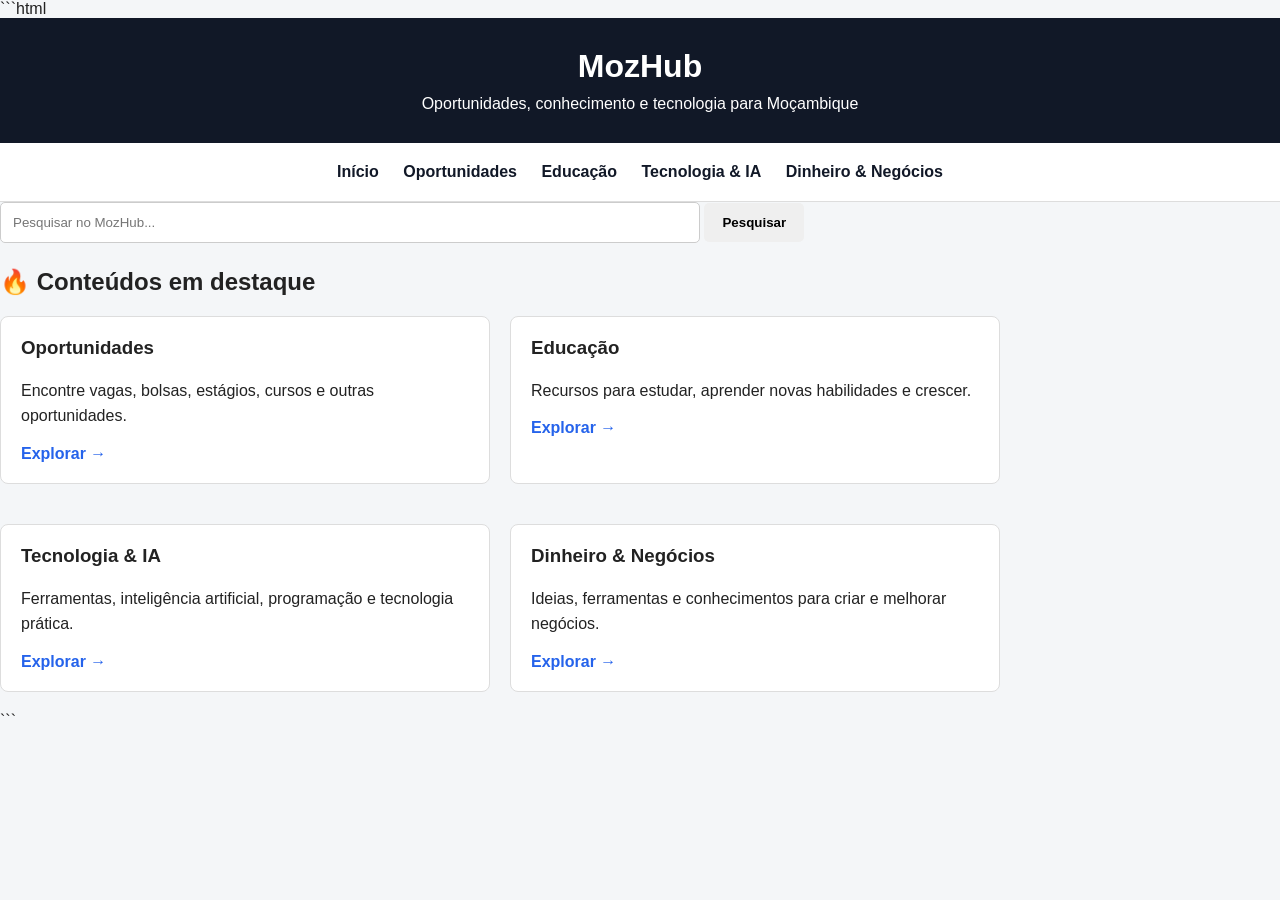
==== index.html @ 5e1d2915 "Add files via upload" ====
﻿```html
<!DOCTYPE html>
<html lang="pt">
<head>
    <meta charset="UTF-8">

    <meta name="viewport" content="width=device-width, initial-scale=1.0">

    <title>MozHub - Oportunidades, Educação, Tecnologia e Negócios em Moçambique</title>

    <meta name="description" content="MozHub: oportunidades, educação, tecnologia, inteligência artificial, dinheiro e negócios para Moçambique.">

    <link rel="stylesheet" href="style.css">
</head>

<body>

<header>
    <h1>MozHub</h1>
    <p>Oportunidades, conhecimento e tecnologia para Moçambique</p>
</header>

<nav>
    <a href="index.html">Início</a>
    <a href="#">Oportunidades</a>
    <a href="#">Educação</a>
    <a href="#">Tecnologia & IA</a>
    <a href="#">Dinheiro & Negócios</a>
</nav>

<main>

    <section class="pesquisa">
        <input
            type="text"
            id="campoPesquisa"
            placeholder="Pesquisar no MozHub..."
        >

        <button onclick="pesquisarArtigos()">
            Pesquisar
        </button>
    </section>

    <section id="resultados"></section>

    <section class="destaque">

        <h2>🔥 Conteúdos em destaque</h2>

        <div class="cartoes">

            <article>
                <h3>Oportunidades</h3>

                <p>
                    Encontre vagas, bolsas, estágios, cursos e outras oportunidades.
                </p>

                <a href="artigo.html?id=1">
                    Explorar →
                </a>
            </article>

            <article>
                <h3>Educação</h3>

                <p>
                    Recursos para estudar, aprender novas habilidades e crescer.
                </p>

                <a href="artigo.html?id=2">
                    Explorar →
                </a>
            </article>

            <article>
                <h3>Tecnologia & IA</h3>

                <p>
                    Ferramentas, inteligência artificial, programação e tecnologia prática.
                </p>

                <a href="artigo.html?id=3">
                    Explorar →
                </a>
            </article>

            <article>
                <h3>Dinheiro & Negócios</h3>

                <p>
                    Ideias, ferramentas e conhecimentos para criar e melhorar negócios.
                </p>

                <a href="artigo.html?id=4">
                    Explorar →
                </a>
            </article>

        </div>

    </section>

</main>

<script src="artigos.js"></script>
<script src="script.js"></script>

</body>
</html>
```
---- style.css ----
﻿* {
    box-sizing: border-box;
}

body {
    margin: 0;
    font-family: Arial, sans-serif;
    background: #f4f6f8;
    color: #222;
}

header {
    background: #111827;
    color: white;
    text-align: center;
    padding: 30px 20px;
}

header h1 {
    margin: 0 0 10px 0;
    font-size: 32px;
}

header p {
    margin: 0;
}

nav {
    background: white;
    padding: 15px;
    text-align: center;
    border-bottom: 1px solid #ddd;
}

nav a {
    display: inline-block;
    margin: 5px 10px;
    color: #111827;
    text-decoration: none;
    font-weight: bold;
}

nav a:hover {
    text-decoration: underline;
}

main {
    max-width: 1000px;
	}
.cartoes {
    display: grid;
    grid-template-columns: repeat(2, 1fr);
    gap: 20px;
}
article {
    background: white;
    padding: 20px;
    margin-bottom: 20px;
    border: 1px solid #ddd;
    border-radius: 8px;
}

article h2,
article h3 {
    margin-top: 0;
}

article p {
    line-height: 1.6;
}

article a {
    color: #2563eb;
    text-decoration: none;
    font-weight: bold;
}

article a:hover {
    text-decoration: underline;
}

.pesquisa {
    margin-bottom: 25px;
}

.pesquisa input {
    width: 70%;
    padding: 12px;
    border: 1px solid #ccc;
    border-radius: 5px;
}

.pesquisa button {
    padding: 12px 18px;
    border: none;
    border-radius: 5px;
    cursor: pointer;
    font-weight: bold;
}

#resultados {
    margin-top: 20px;
}

@media (max-width: 600px) {
    nav a {
        display: block;
    }

    .pesquisa input {
        width: 100%;
        margin-bottom: 10px;
    }

    .pesquisa button {
        width: 100%;
    }
}
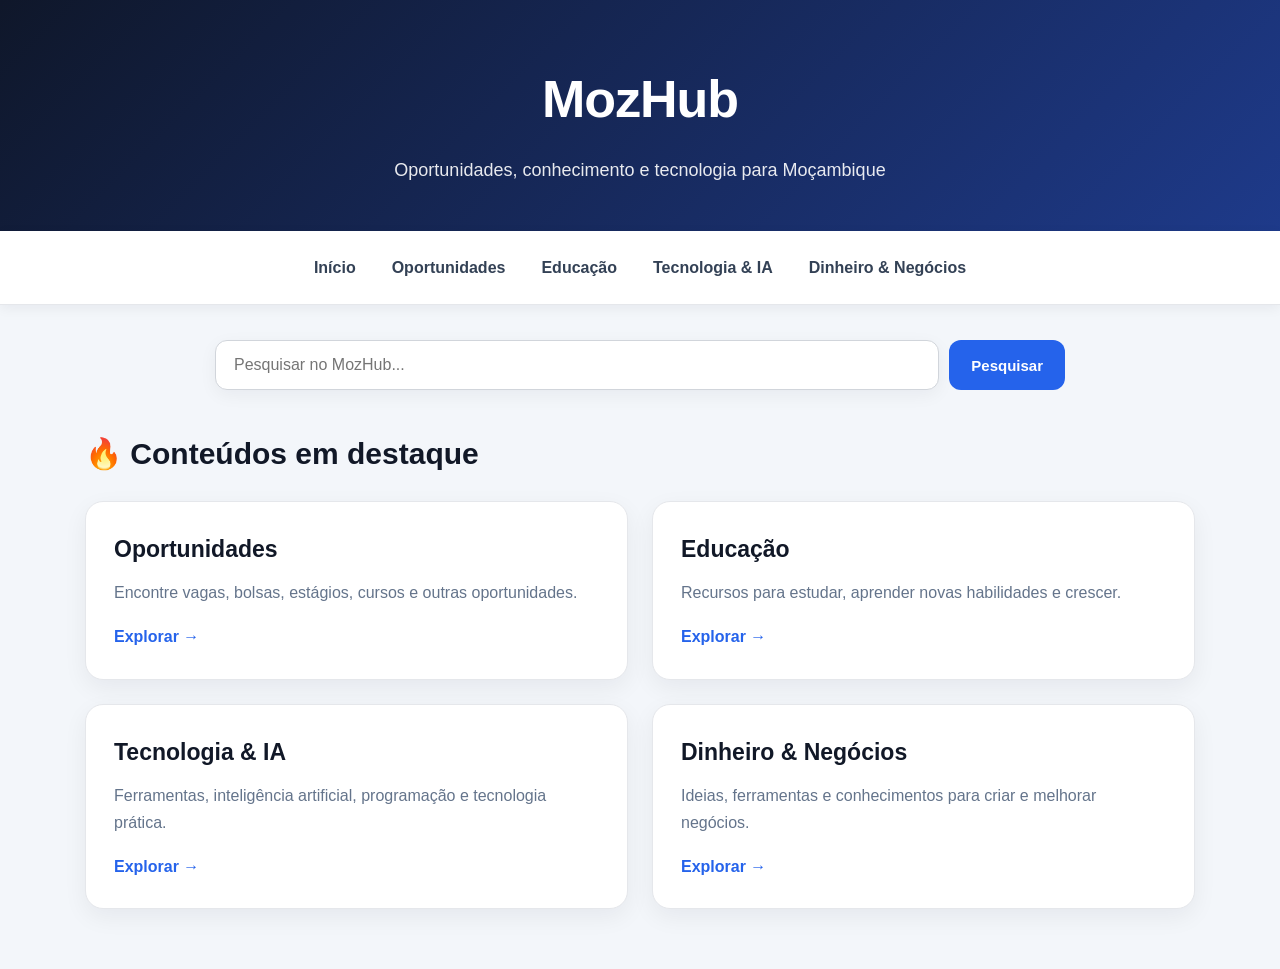
==== commit 78fa8545: "Add files via upload" ====
--- a/index.html
+++ b/index.html
@@ -1,11 +1,11 @@
-﻿```html
+﻿
 <!DOCTYPE html>
 <html lang="pt">
 <head>
     <meta charset="UTF-8">
 
     <meta name="viewport" content="width=device-width, initial-scale=1.0">
-
+<meta name="google-site-verification" content="hBn_hFv_6rBgG6RomyeOrzKn2wprJkl54u__zzaxCpQ" />
     <title>MozHub - Oportunidades, Educação, Tecnologia e Negócios em Moçambique</title>
 
     <meta name="description" content="MozHub: oportunidades, educação, tecnologia, inteligência artificial, dinheiro e negócios para Moçambique.">
@@ -109,4 +109,3 @@
 
 </body>
 </html>
-```
--- a/style.css
+++ b/style.css
@@ -1,118 +1,498 @@
-﻿* {
+﻿/* ==============================
+   MOZHUB - DESIGN PRINCIPAL
+   ============================== */
+
+* {
     box-sizing: border-box;
+}
+
+html {
+    scroll-behavior: smooth;
 }
 
 body {
     margin: 0;
-    font-family: Arial, sans-serif;
-    background: #f4f6f8;
-    color: #222;
-}
+    font-family: Arial, Helvetica, sans-serif;
+    background: #f3f6fa;
+    color: #1f2937;
+    line-height: 1.7;
+}
+
+/* ==============================
+   CABEÇALHO
+   ============================== */
 
 header {
-    background: #111827;
+    background:
+        linear-gradient(135deg, #0f172a, #1e3a8a);
     color: white;
     text-align: center;
-    padding: 30px 20px;
+    padding: 55px 20px 45px;
 }
 
 header h1 {
-    margin: 0 0 10px 0;
-    font-size: 32px;
+    margin: 0;
+    font-size: 52px;
+    letter-spacing: -1px;
+    font-weight: 800;
 }
 
 header p {
-    margin: 0;
-}
+    margin: 12px auto 0;
+    max-width: 650px;
+    font-size: 18px;
+    opacity: 0.9;
+}
+
+/* ==============================
+   MENU
+   ============================== */
 
 nav {
+    position: sticky;
+    top: 0;
+    z-index: 1000;
+
+    display: flex;
+    justify-content: center;
+    align-items: center;
+    flex-wrap: wrap;
+
+    gap: 8px;
+
+    padding: 14px 15px;
+
+    background: rgba(255, 255, 255, 0.97);
+    border-bottom: 1px solid #e5e7eb;
+
+    box-shadow: 0 3px 12px rgba(15, 23, 42, 0.06);
+}
+
+nav a {
+    color: #334155;
+    text-decoration: none;
+    font-weight: 700;
+    padding: 9px 14px;
+    border-radius: 20px;
+    transition: 0.2s ease;
+}
+
+nav a:hover {
+    background: #e8eefc;
+    color: #1d4ed8;
+}
+
+/* ==============================
+   ÁREA PRINCIPAL
+   ============================== */
+
+main {
+    width: 100%;
+    max-width: 1150px;
+    margin: 0 auto;
+    padding: 35px 20px 60px;
+}
+
+/* ==============================
+   PESQUISA
+   ============================== */
+
+.pesquisa {
+    display: flex;
+    max-width: 850px;
+    margin: 0 auto 38px;
+    gap: 10px;
+}
+
+.pesquisa input {
+    flex: 1;
+    min-width: 0;
+
+    padding: 15px 18px;
+
+    font-size: 16px;
+
+    border: 1px solid #d1d5db;
+    border-radius: 12px;
+
+    outline: none;
     background: white;
-    padding: 15px;
-    text-align: center;
-    border-bottom: 1px solid #ddd;
-}
-
-nav a {
-    display: inline-block;
-    margin: 5px 10px;
+
+    box-shadow: 0 5px 18px rgba(15, 23, 42, 0.05);
+
+    transition: 0.2s ease;
+}
+
+.pesquisa input:focus {
+    border-color: #2563eb;
+    box-shadow: 0 0 0 3px rgba(37, 99, 235, 0.12);
+}
+
+.pesquisa button {
+    padding: 15px 22px;
+
+    border: none;
+    border-radius: 12px;
+
+    background: #2563eb;
+    color: white;
+
+    font-weight: 700;
+    font-size: 15px;
+
+    cursor: pointer;
+
+    transition: 0.2s ease;
+}
+
+.pesquisa button:hover {
+    background: #1d4ed8;
+    transform: translateY(-1px);
+}
+
+/* ==============================
+   TÍTULOS DAS SEÇÕES
+   ============================== */
+
+.destaque h2 {
+    margin: 0 0 22px;
+    font-size: 30px;
     color: #111827;
-    text-decoration: none;
-    font-weight: bold;
-}
-
-nav a:hover {
-    text-decoration: underline;
-}
-
-main {
-    max-width: 1000px;
-	}
+}
+
+/* ==============================
+   CARTÕES
+   ============================== */
+
 .cartoes {
     display: grid;
-    grid-template-columns: repeat(2, 1fr);
-    gap: 20px;
-}
-article {
+    grid-template-columns: repeat(2, minmax(0, 1fr));
+    gap: 24px;
+}
+
+.cartoes article {
+    position: relative;
+
     background: white;
-    padding: 20px;
-    margin-bottom: 20px;
-    border: 1px solid #ddd;
-    border-radius: 8px;
-}
-
-article h2,
-article h3 {
-    margin-top: 0;
-}
-
-article p {
-    line-height: 1.6;
-}
-
-article a {
+
+    padding: 28px;
+
+    border: 1px solid #e5e7eb;
+    border-radius: 18px;
+
+    box-shadow: 0 8px 24px rgba(15, 23, 42, 0.06);
+
+    transition:
+        transform 0.25s ease,
+        box-shadow 0.25s ease;
+}
+
+.cartoes article:hover {
+    transform: translateY(-6px);
+
+    box-shadow:
+        0 16px 35px rgba(15, 23, 42, 0.12);
+}
+
+.cartoes article h3 {
+    margin: 0 0 10px;
+    font-size: 23px;
+    color: #111827;
+}
+
+.cartoes article p {
+    margin: 0 0 17px;
+    color: #64748b;
+}
+
+.cartoes article a {
+    display: inline-block;
+
     color: #2563eb;
     text-decoration: none;
-    font-weight: bold;
-}
-
-article a:hover {
+
+    font-weight: 700;
+}
+
+.cartoes article a:hover {
     text-decoration: underline;
 }
 
-.pesquisa {
-    margin-bottom: 25px;
-}
-
-.pesquisa input {
-    width: 70%;
-    padding: 12px;
-    border: 1px solid #ccc;
-    border-radius: 5px;
-}
-
-.pesquisa button {
-    padding: 12px 18px;
-    border: none;
-    border-radius: 5px;
-    cursor: pointer;
-    font-weight: bold;
-}
+/* ==============================
+   RESULTADOS DA PESQUISA
+   ============================== */
 
 #resultados {
-    margin-top: 20px;
+    margin-bottom: 35px;
+}
+
+#resultados article {
+    background: white;
+
+    margin-bottom: 18px;
+    padding: 24px;
+
+    border: 1px solid #e5e7eb;
+    border-radius: 15px;
+
+    box-shadow: 0 6px 20px rgba(15, 23, 42, 0.05);
+}
+
+#resultados article h3 {
+    margin-top: 0;
+    margin-bottom: 8px;
+}
+
+#resultados article p {
+    color: #64748b;
+}
+
+#resultados article a {
+    color: #2563eb;
+    text-decoration: none;
+    font-weight: 700;
+}
+
+/* ==============================
+   PÁGINA DO ARTIGO
+   ============================== */
+
+.pagina-artigo {
+    max-width: 850px;
+    margin: 0 auto;
+
+    background: white;
+
+    border: 1px solid #e5e7eb;
+    border-radius: 20px;
+
+    overflow: hidden;
+
+    box-shadow: 0 12px 35px rgba(15, 23, 42, 0.08);
+}
+
+/* ==============================
+   CAPA DO ARTIGO
+   ============================== */
+
+.capa-artigo {
+    width: 100%;
+    background: #e5e7eb;
+    overflow: hidden;
+}
+
+.capa-artigo img {
+    display: block;
+
+    width: 100%;
+
+    aspect-ratio: 3 / 2;
+
+    object-fit: cover;
+}
+
+/* ==============================
+   INFORMAÇÕES DO ARTIGO
+   ============================== */
+
+.informacoes-artigo {
+    padding: 35px 40px 10px;
+}
+
+.informacoes-artigo #categoria {
+    display: inline-block;
+
+    margin: 0 0 15px;
+
+    padding: 6px 12px;
+
+    border-radius: 20px;
+
+    background: #e8eefc;
+    color: #1d4ed8;
+
+    font-size: 13px;
+    font-weight: 700;
+}
+
+.informacoes-artigo h2 {
+    margin: 0 0 15px;
+
+    color: #111827;
+
+    font-size: 38px;
+    line-height: 1.2;
+}
+
+.informacoes-artigo #resumo {
+    margin: 0;
+
+    color: #64748b;
+
+    font-size: 18px;
+}
+
+/* ==============================
+   CONTEÚDO
+   ============================== */
+
+.conteudo-artigo {
+    padding: 25px 40px 45px;
+}
+
+.conteudo-artigo p {
+    margin: 0 0 20px;
+    font-size: 17px;
+}
+
+.conteudo-artigo h3 {
+    margin: 35px 0 12px;
+
+    color: #111827;
+
+    font-size: 25px;
+    line-height: 1.3;
+}
+
+.conteudo-artigo ul,
+.conteudo-artigo ol {
+    padding-left: 25px;
+    margin-bottom: 22px;
+}
+
+.conteudo-artigo li {
+    margin-bottom: 9px;
+}
+
+.conteudo-artigo a {
+    color: #2563eb;
+    font-weight: 700;
+}
+
+.conteudo-artigo blockquote {
+    margin: 25px 0;
+
+    padding: 18px 22px;
+
+    border-left: 5px solid #2563eb;
+
+    background: #f8fafc;
+
+    color: #475569;
+
+    border-radius: 8px;
+}
+
+/* ==============================
+   CONTINUE APRENDENDO
+   ============================== */
+
+.proximo-conteudo {
+    margin: 10px 40px 40px;
+
+    padding: 25px;
+
+    background: #f8fafc;
+
+    border: 1px solid #e2e8f0;
+    border-radius: 15px;
+}
+
+.proximo-conteudo h3 {
+    margin-top: 0;
+    color: #111827;
+}
+
+.proximo-conteudo p {
+    color: #64748b;
+}
+
+.proximo-conteudo a {
+    color: #2563eb;
+    text-decoration: none;
+    font-weight: 700;
+}
+
+/* ==============================
+   RESPONSIVIDADE
+   ============================== */
+
+@media (max-width: 800px) {
+
+    header {
+        padding: 42px 18px 35px;
+    }
+
+    header h1 {
+        font-size: 40px;
+    }
+
+    header p {
+        font-size: 16px;
+    }
+
+    .cartoes {
+        grid-template-columns: 1fr;
+    }
+
+    .informacoes-artigo {
+        padding: 28px 24px 10px;
+    }
+
+    .informacoes-artigo h2 {
+        font-size: 30px;
+    }
+
+    .conteudo-artigo {
+        padding: 20px 24px 35px;
+    }
+
+    .proximo-conteudo {
+        margin: 10px 24px 28px;
+    }
 }
 
 @media (max-width: 600px) {
+
+    nav {
+        justify-content: flex-start;
+        overflow-x: auto;
+        flex-wrap: nowrap;
+    }
+
     nav a {
-        display: block;
-    }
-
-    .pesquisa input {
-        width: 100%;
-        margin-bottom: 10px;
+        white-space: nowrap;
+    }
+
+    main {
+        padding: 25px 14px 45px;
+    }
+
+    .pesquisa {
+        flex-direction: column;
     }
 
     .pesquisa button {
         width: 100%;
     }
+
+    header h1 {
+        font-size: 34px;
+    }
+
+    .destaque h2 {
+        font-size: 25px;
+    }
+
+    .cartoes article {
+        padding: 23px;
+    }
+
+    .informacoes-artigo h2 {
+        font-size: 27px;
+    }
+
+    .conteudo-artigo p {
+        font-size: 16px;
+    }
 }
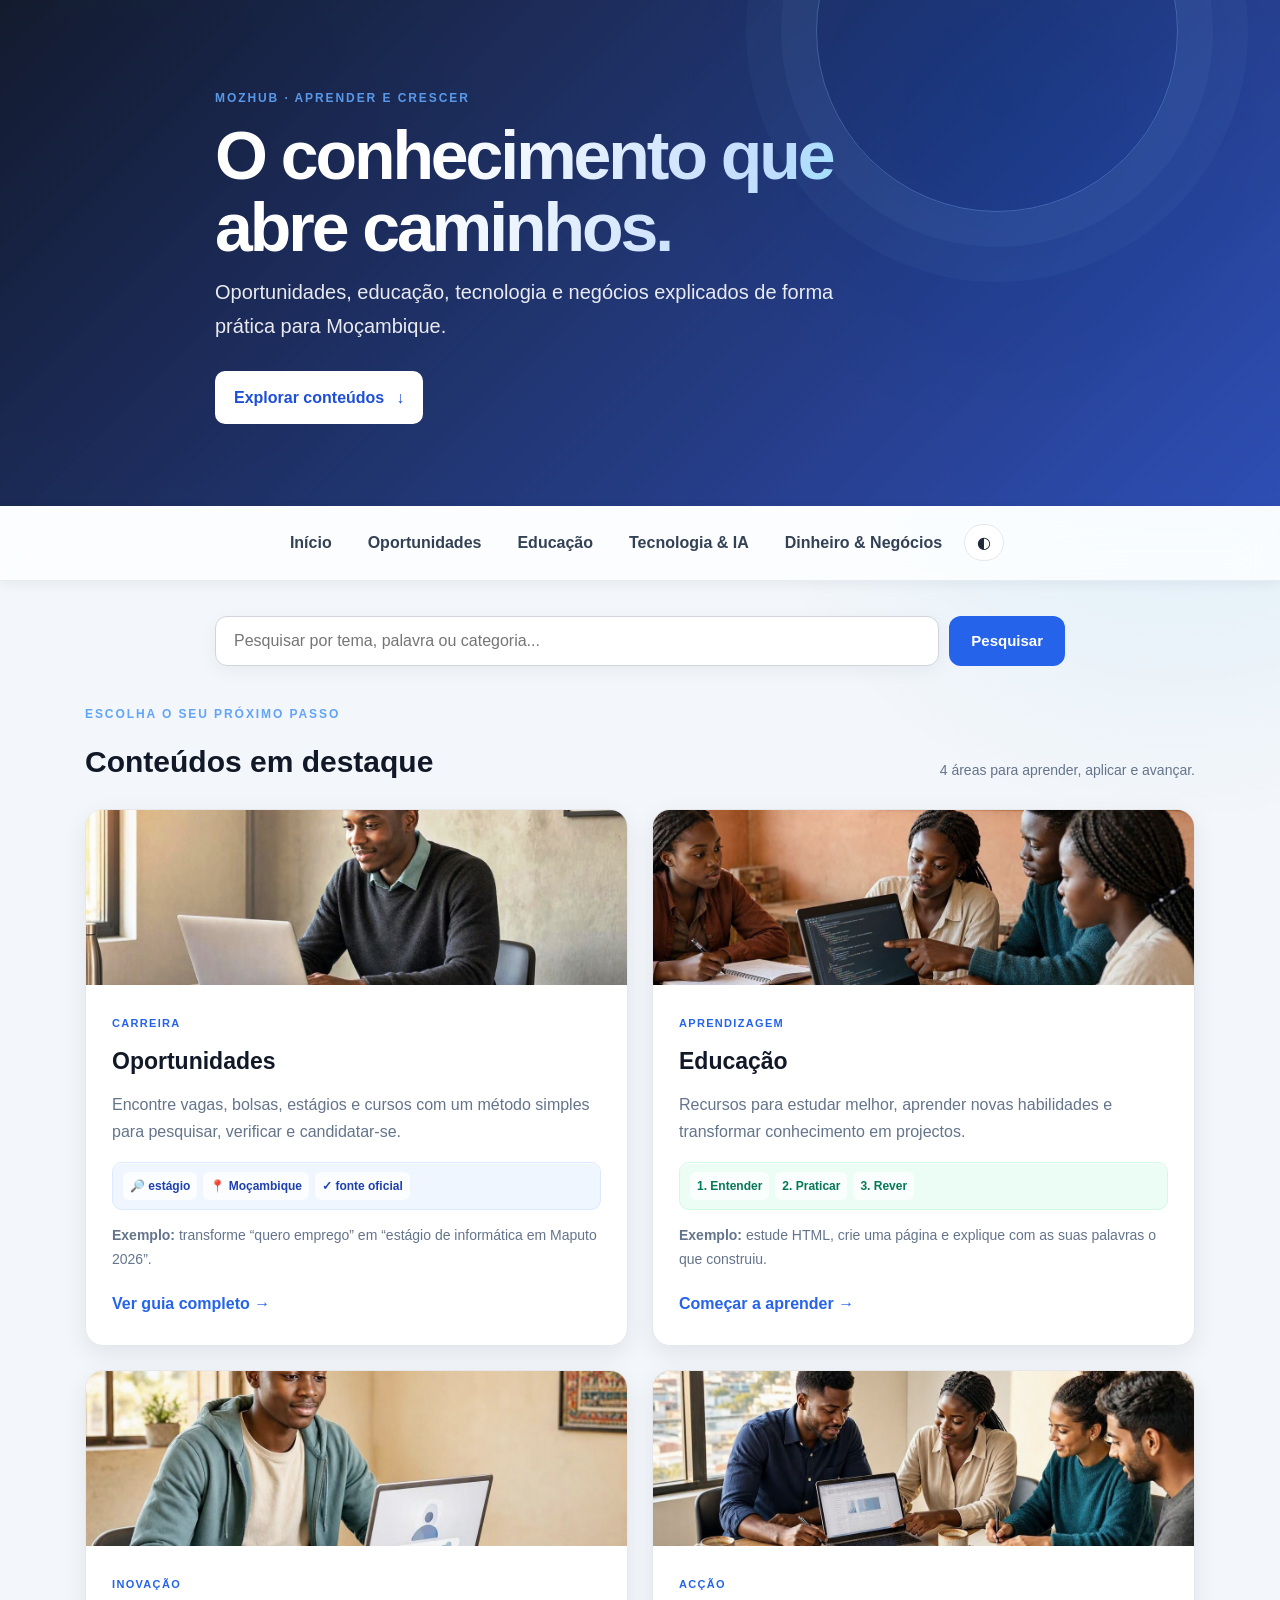
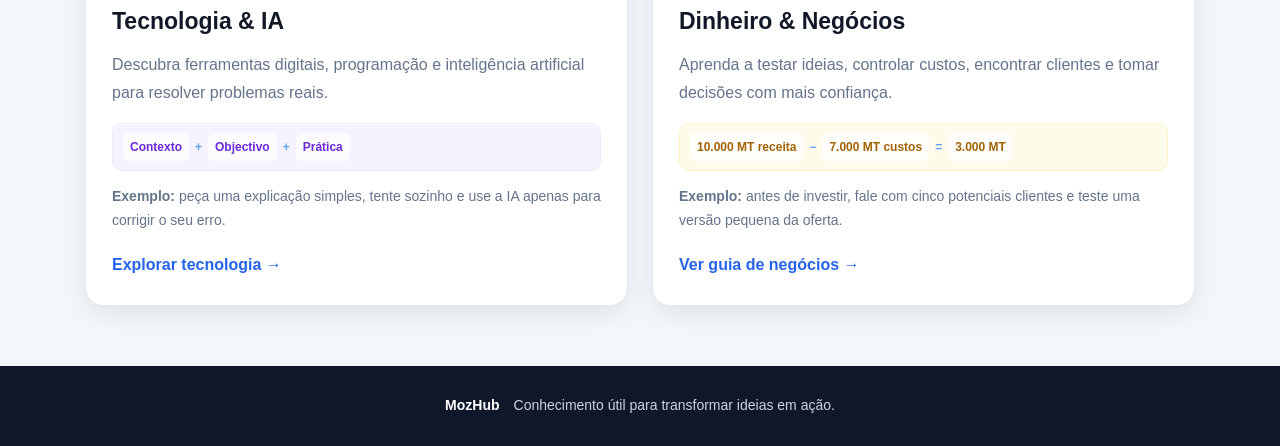
==== commit f1ef8c1a: "Add files via upload" ====
--- a/index.html
+++ b/index.html
@@ -15,87 +15,108 @@
 
 <body>
 
-<header>
-    <h1>MozHub</h1>
-    <p>Oportunidades, conhecimento e tecnologia para Moçambique</p>
+<header class="hero">
+<div class="hero-conteudo">
+<p class="eyebrow">MOZHUB · APRENDER E CRESCER</p>
+<h1>O conhecimento que abre caminhos.</h1>
+<p>Oportunidades, educação, tecnologia e negócios explicados de forma prática para Moçambique.</p>
+<a class="botao-hero" href="#conteudos">Explorar conteúdos <span aria-hidden="true">↓</span></a>
+</div>
 </header>
 
 <nav>
-    <a href="index.html">Início</a>
-    <a href="#">Oportunidades</a>
-    <a href="#">Educação</a>
-    <a href="#">Tecnologia & IA</a>
-    <a href="#">Dinheiro & Negócios</a>
+<a href="index.html">Início</a>
+<a href="oportunidades.html">Oportunidades</a>
+<a href="educacao.html">Educação</a>
+<a href="tecnologia-ia.html">Tecnologia & IA</a>
+<a href="dinheiro-negocios.html">Dinheiro & Negócios</a>
+<button id="alternarTema" class="botao-tema" type="button" aria-label="Ativar modo escuro">◐</button>
 </nav>
 
 <main>
 
-    <section class="pesquisa">
-        <input
-            type="text"
-            id="campoPesquisa"
-            placeholder="Pesquisar no MozHub..."
-        >
+<section class="pesquisa">
+    <label class="sr-only" for="campoPesquisa">Pesquisar conteúdos</label>
+    <input
+        type="text"
+        id="campoPesquisa"
+        placeholder="Pesquisar por tema, palavra ou categoria..."
+        autocomplete="off"
+    >
 
-        <button onclick="pesquisarArtigos()">
-            Pesquisar
-        </button>
-    </section>
+    <button id="botaoPesquisa" type="button">
+        Pesquisar
+    </button>
+</section>
 
-    <section id="resultados"></section>
+<section id="resultados" aria-live="polite"></section>
 
-    <section class="destaque">
+<section class="destaque" id="conteudos">
 
-        <h2>🔥 Conteúdos em destaque</h2>
+    <div class="titulo-secao">
+        <div>
+            <p class="eyebrow">ESCOLHA O SEU PRÓXIMO PASSO</p>
+            <h2>Conteúdos em destaque</h2>
+        </div>
+        <p class="contador">4 áreas para aprender, aplicar e avançar.</p>
+    </div>
 
         <div class="cartoes">
 
             <article>
-                <h3>Oportunidades</h3>
-
-                <p>
-                    Encontre vagas, bolsas, estágios, cursos e outras oportunidades.
-                </p>
-
-                <a href="artigo.html?id=1">
-                    Explorar →
-                </a>
+                <img class="imagem-cartao" src="oportunidades.jpg" alt="Pessoa a pesquisar oportunidades num computador" loading="lazy">
+                <div class="conteudo-cartao">
+                    <span class="etiqueta-cartao">CARREIRA</span>
+                    <h3>Oportunidades</h3>
+                    <p>Encontre vagas, bolsas, estágios e cursos com um método simples para pesquisar, verificar e candidatar-se.</p>
+                    <div class="mini-demonstracao" aria-label="Exemplo de pesquisa de oportunidade">
+                        <span>🔎 estágio</span><span>📍 Moçambique</span><span>✓ fonte oficial</span>
+                    </div>
+                    <p class="exemplo-cartao"><strong>Exemplo:</strong> transforme “quero emprego” em “estágio de informática em Maputo 2026”.</p>
+                    <a href="artigo.html?id=1">Ver guia completo <span aria-hidden="true">→</span></a>
+                </div>
             </article>
 
             <article>
-                <h3>Educação</h3>
-
-                <p>
-                    Recursos para estudar, aprender novas habilidades e crescer.
-                </p>
-
-                <a href="artigo.html?id=2">
-                    Explorar →
-                </a>
+                <img class="imagem-cartao" src="programacao.jpg" alt="Estudante a aprender programação num laptop" loading="lazy">
+                <div class="conteudo-cartao">
+                    <span class="etiqueta-cartao">APRENDIZAGEM</span>
+                    <h3>Educação</h3>
+                    <p>Recursos para estudar melhor, aprender novas habilidades e transformar conhecimento em projectos.</p>
+                    <div class="mini-demonstracao passos" aria-label="Exemplo de rotina de estudo">
+                        <span>1. Entender</span><span>2. Praticar</span><span>3. Rever</span>
+                    </div>
+                    <p class="exemplo-cartao"><strong>Exemplo:</strong> estude HTML, crie uma página e explique com as suas palavras o que construiu.</p>
+                    <a href="artigo.html?id=2">Começar a aprender <span aria-hidden="true">→</span></a>
+                </div>
             </article>
 
             <article>
-                <h3>Tecnologia & IA</h3>
-
-                <p>
-                    Ferramentas, inteligência artificial, programação e tecnologia prática.
-                </p>
-
-                <a href="artigo.html?id=3">
-                    Explorar →
-                </a>
+                <img class="imagem-cartao" src="ia-estudantes.jpg" alt="Estudante a usar inteligência artificial para estudar" loading="lazy">
+                <div class="conteudo-cartao">
+                    <span class="etiqueta-cartao">INOVAÇÃO</span>
+                    <h3>Tecnologia & IA</h3>
+                    <p>Descubra ferramentas digitais, programação e inteligência artificial para resolver problemas reais.</p>
+                    <div class="mini-demonstracao codigo" aria-label="Exemplo de pedido à inteligência artificial">
+                        <span>Contexto</span><b>+</b><span>Objectivo</span><b>+</b><span>Prática</span>
+                    </div>
+                    <p class="exemplo-cartao"><strong>Exemplo:</strong> peça uma explicação simples, tente sozinho e use a IA apenas para corrigir o seu erro.</p>
+                    <a href="artigo.html?id=3">Explorar tecnologia <span aria-hidden="true">→</span></a>
+                </div>
             </article>
 
             <article>
-                <h3>Dinheiro & Negócios</h3>
-
-                <p>
-                    Ideias, ferramentas e conhecimentos para criar e melhorar negócios.
-                </p>
-
-                <a href="artigo.html?id=4">
-                    Explorar →
-                </a>
+                <img class="imagem-cartao" src="negocios.jpg" alt="Empreendedor a planear um pequeno negócio" loading="lazy">
+                <div class="conteudo-cartao">
+                    <span class="etiqueta-cartao">ACÇÃO</span>
+                    <h3>Dinheiro & Negócios</h3>
+                    <p>Aprenda a testar ideias, controlar custos, encontrar clientes e tomar decisões com mais confiança.</p>
+                    <div class="mini-demonstracao financas" aria-label="Exemplo de cálculo de negócio">
+                        <span>10.000 MT receita</span><b>−</b><span>7.000 MT custos</span><b>=</b><strong>3.000 MT</strong>
+                    </div>
+                    <p class="exemplo-cartao"><strong>Exemplo:</strong> antes de investir, fale com cinco potenciais clientes e teste uma versão pequena da oferta.</p>
+                    <a href="artigo.html?id=4">Ver guia de negócios <span aria-hidden="true">→</span></a>
+                </div>
             </article>
 
         </div>
@@ -104,6 +125,11 @@
 
 </main>
 
+<footer>
+    <strong>MozHub</strong>
+    <span>Conhecimento útil para transformar ideias em ação.</span>
+</footer>
+
 <script src="artigos.js"></script>
 <script src="script.js"></script>
 
--- a/style.css
+++ b/style.css
@@ -2,20 +2,56 @@
    MOZHUB - DESIGN PRINCIPAL
    ============================== */
 
+:root {
+    --fundo: #f3f6fa;
+    --superficie: #ffffff;
+    --texto: #1f2937;
+    --texto-suave: #64748b;
+    --borda: #e5e7eb;
+    --primaria: #2563eb;
+    --primaria-escura: #1d4ed8;
+    --sombra: rgba(15, 23, 42, 0.08);
+    --aurora-um: rgba(37, 99, 235, 0.14);
+    --aurora-dois: rgba(14, 165, 233, 0.1);
+}
+
 * {
     box-sizing: border-box;
 }
 
 html {
     scroll-behavior: smooth;
+}
+
+::selection {
+    background: #bfdbfe;
+    color: #172554;
+}
+
+::-webkit-scrollbar {
+    width: 10px;
+}
+
+::-webkit-scrollbar-track {
+    background: var(--fundo);
+}
+
+::-webkit-scrollbar-thumb {
+    border: 3px solid var(--fundo);
+    border-radius: 999px;
+    background: #93c5fd;
 }
 
 body {
     margin: 0;
     font-family: Arial, Helvetica, sans-serif;
-    background: #f3f6fa;
-    color: #1f2937;
+    background: var(--fundo);
+    color: var(--texto);
     line-height: 1.7;
+    background-image:
+        radial-gradient(circle at 8% 18%, var(--aurora-um), transparent 24rem),
+        radial-gradient(circle at 92% 42%, var(--aurora-dois), transparent 28rem);
+    background-attachment: fixed;
 }
 
 /* ==============================
@@ -30,6 +66,79 @@
     padding: 55px 20px 45px;
 }
 
+header.hero {
+    position: relative;
+    text-align: left;
+    padding: 88px 20px 82px;
+    overflow: hidden;
+    background:
+        linear-gradient(135deg, rgba(15, 23, 42, 0.98), rgba(30, 64, 175, 0.92)),
+        radial-gradient(circle at 78% 20%, #38bdf8, transparent 20rem);
+}
+
+header.hero::after {
+    content: "";
+    position: absolute;
+    width: 360px;
+    height: 360px;
+    right: 8%;
+    top: -150px;
+    border: 1px solid rgba(147, 197, 253, 0.3);
+    border-radius: 50%;
+    box-shadow: 0 0 0 35px rgba(147, 197, 253, 0.05), 0 0 0 70px rgba(147, 197, 253, 0.04);
+    animation: orbitar 18s linear infinite;
+}
+
+@keyframes orbitar {
+    from { transform: rotate(0deg) translateX(8px) rotate(0deg); }
+    to { transform: rotate(360deg) translateX(8px) rotate(-360deg); }
+}
+
+.hero-conteudo {
+    position: relative;
+    z-index: 1;
+    max-width: 850px;
+    margin: 0 auto;
+}
+
+.eyebrow {
+    margin: 0 0 12px;
+    color: #60a5fa;
+    font-size: 12px;
+    font-weight: 800;
+    letter-spacing: 0.16em;
+}
+
+header.hero h1 {
+    max-width: 720px;
+    font-size: clamp(40px, 7vw, 68px);
+    line-height: 1.05;
+    letter-spacing: -0.045em;
+    background: linear-gradient(110deg, #fff 30%, #bfdbfe 75%, #67e8f9);
+    -webkit-background-clip: text;
+    background-clip: text;
+    color: transparent;
+}
+
+header.hero p:not(.eyebrow) {
+    max-width: 620px;
+    margin-left: 0;
+    font-size: 20px;
+}
+
+.botao-hero {
+    display: inline-flex;
+    gap: 12px;
+    align-items: center;
+    margin-top: 28px;
+    padding: 13px 19px;
+    border-radius: 10px;
+    background: #fff;
+    color: #1d4ed8;
+    font-weight: 800;
+    text-decoration: none;
+}
+
 header h1 {
     margin: 0;
     font-size: 52px;
@@ -62,13 +171,16 @@
 
     padding: 14px 15px;
 
-    background: rgba(255, 255, 255, 0.97);
-    border-bottom: 1px solid #e5e7eb;
+    background: rgba(255, 255, 255, 0.78);
+    border-bottom: 1px solid rgba(226, 232, 240, 0.8);
+    backdrop-filter: blur(18px) saturate(150%);
+    -webkit-backdrop-filter: blur(18px) saturate(150%);
 
     box-shadow: 0 3px 12px rgba(15, 23, 42, 0.06);
 }
 
 nav a {
+    position: relative;
     color: #334155;
     text-decoration: none;
     font-weight: 700;
@@ -82,6 +194,35 @@
     color: #1d4ed8;
 }
 
+nav a::after {
+    content: "";
+    position: absolute;
+    right: 14px;
+    bottom: 4px;
+    left: 14px;
+    height: 2px;
+    border-radius: 99px;
+    background: var(--primaria);
+    transform: scaleX(0);
+    transform-origin: right;
+    transition: transform 0.25s ease;
+}
+
+nav a:hover::after {
+    transform: scaleX(1);
+    transform-origin: left;
+}
+
+.botao-tema {
+    border: 1px solid var(--borda);
+    border-radius: 20px;
+    padding: 8px 12px;
+    background: var(--superficie);
+    color: var(--texto);
+    cursor: pointer;
+    font-size: 16px;
+}
+
 /* ==============================
    ÁREA PRINCIPAL
    ============================== */
@@ -116,7 +257,8 @@
     border-radius: 12px;
 
     outline: none;
-    background: white;
+    background: var(--superficie);
+    color: var(--texto);
 
     box-shadow: 0 5px 18px rgba(15, 23, 42, 0.05);
 
@@ -160,6 +302,24 @@
     color: #111827;
 }
 
+.titulo-secao {
+    display: flex;
+    align-items: end;
+    justify-content: space-between;
+    gap: 20px;
+    margin-bottom: 22px;
+}
+
+.titulo-secao h2 {
+    margin-bottom: 0;
+}
+
+.contador {
+    margin: 0 0 4px;
+    color: var(--texto-suave);
+    font-size: 14px;
+}
+
 /* ==============================
    CARTÕES
    ============================== */
@@ -173,25 +333,127 @@
 .cartoes article {
     position: relative;
 
-    background: white;
-
-    padding: 28px;
-
-    border: 1px solid #e5e7eb;
+    background: var(--superficie);
+
+    padding: 0;
+
+    border: 1px solid var(--borda);
     border-radius: 18px;
 
-    box-shadow: 0 8px 24px rgba(15, 23, 42, 0.06);
+    box-shadow: 0 8px 24px var(--sombra);
 
     transition:
         transform 0.25s ease,
         box-shadow 0.25s ease;
+    isolation: isolate;
+    overflow: hidden;
+}
+
+.imagem-cartao {
+    display: block;
+    width: 100%;
+    height: 175px;
+    object-fit: cover;
+    filter: saturate(0.9);
+    transition: transform 0.5s ease, filter 0.5s ease;
+}
+
+.cartoes article:hover .imagem-cartao {
+    transform: scale(1.06);
+    filter: saturate(1.18);
+}
+
+.conteudo-cartao {
+    padding: 23px 26px 27px;
+}
+
+.etiqueta-cartao {
+    display: inline-block;
+    margin-bottom: 9px;
+    color: var(--primaria);
+    font-size: 11px;
+    font-weight: 800;
+    letter-spacing: 0.12em;
+}
+
+.cartoes article h3 {
+    margin-top: 0;
+}
+
+.mini-demonstracao {
+    display: flex;
+    align-items: center;
+    gap: 6px;
+    flex-wrap: wrap;
+    min-height: 42px;
+    margin: 17px 0 14px;
+    padding: 9px 10px;
+    border: 1px solid #dbeafe;
+    border-radius: 10px;
+    background: #eff6ff;
+    color: #1e40af;
+    font-size: 12px;
+    font-weight: 700;
+    box-shadow: inset 0 1px rgba(255, 255, 255, 0.8);
+}
+
+.mini-demonstracao span,
+.mini-demonstracao strong {
+    padding: 4px 7px;
+    border-radius: 6px;
+    background: rgba(255, 255, 255, 0.75);
+}
+
+.mini-demonstracao b {
+    color: #60a5fa;
+}
+
+.mini-demonstracao.passos {
+    border-color: #d1fae5;
+    background: #ecfdf5;
+    color: #047857;
+}
+
+.mini-demonstracao.codigo {
+    border-color: #ede9fe;
+    background: #f5f3ff;
+    color: #6d28d9;
+}
+
+.mini-demonstracao.financas {
+    border-color: #fef3c7;
+    background: #fffbeb;
+    color: #a16207;
+}
+
+.exemplo-cartao {
+    min-height: 48px;
+    margin-bottom: 18px !important;
+    font-size: 14px;
 }
 
 .cartoes article:hover {
-    transform: translateY(-6px);
+    transform: translateY(-8px) rotate(0.2deg);
 
     box-shadow:
-        0 16px 35px rgba(15, 23, 42, 0.12);
+        0 20px 45px rgba(15, 23, 42, 0.15), 0 0 0 1px rgba(96, 165, 250, 0.28);
+}
+
+.cartoes article::before {
+    content: "";
+    position: absolute;
+    z-index: -1;
+    width: 180px;
+    height: 180px;
+    top: -85px;
+    right: -65px;
+    border-radius: 50%;
+    background: radial-gradient(circle, rgba(125, 211, 252, 0.22), transparent 68%);
+    transition: transform 0.35s ease;
+}
+
+.cartoes article:hover::before {
+    transform: scale(1.8);
 }
 
 .cartoes article h3 {
@@ -227,12 +489,12 @@
 }
 
 #resultados article {
-    background: white;
+    background: var(--superficie);
 
     margin-bottom: 18px;
     padding: 24px;
 
-    border: 1px solid #e5e7eb;
+    border: 1px solid var(--borda);
     border-radius: 15px;
 
     box-shadow: 0 6px 20px rgba(15, 23, 42, 0.05);
@@ -261,9 +523,9 @@
     max-width: 850px;
     margin: 0 auto;
 
-    background: white;
-
-    border: 1px solid #e5e7eb;
+    background: var(--superficie);
+
+    border: 1px solid var(--borda);
     border-radius: 20px;
 
     overflow: hidden;
@@ -383,6 +645,122 @@
     border-radius: 8px;
 }
 
+.conteudo-artigo pre {
+    overflow-x: auto;
+    padding: 16px;
+    border-radius: 10px;
+    background: #0f172a;
+    color: #dbeafe;
+}
+
+footer {
+    display: flex;
+    justify-content: center;
+    gap: 14px;
+    flex-wrap: wrap;
+    padding: 28px 20px;
+    background: #0f172a;
+    color: #cbd5e1;
+    font-size: 14px;
+}
+
+footer strong {
+    color: #fff;
+}
+
+.sr-only {
+    position: absolute;
+    width: 1px;
+    height: 1px;
+    padding: 0;
+    margin: -1px;
+    overflow: hidden;
+    clip: rect(0, 0, 0, 0);
+    white-space: nowrap;
+    border: 0;
+}
+
+body.tema-escuro {
+    --fundo: #0f172a;
+    --superficie: #172033;
+    --texto: #e5e7eb;
+    --texto-suave: #a8b4c7;
+    --borda: #334155;
+    --sombra: rgba(0, 0, 0, 0.2);
+    --aurora-um: rgba(37, 99, 235, 0.2);
+    --aurora-dois: rgba(14, 165, 233, 0.12);
+}
+
+body.tema-escuro nav {
+    background: rgba(15, 23, 42, 0.96);
+    border-bottom-color: rgba(51, 65, 85, 0.8);
+}
+
+body.tema-escuro nav a {
+    color: #cbd5e1;
+}
+
+body.tema-escuro .cartoes article h3,
+body.tema-escuro .destaque h2,
+body.tema-escuro .informacoes-artigo h2,
+body.tema-escuro .conteudo-artigo h3,
+body.tema-escuro .proximo-conteudo h3 {
+    color: #f8fafc;
+}
+
+body.tema-escuro .proximo-conteudo,
+body.tema-escuro .conteudo-artigo blockquote {
+    background: #1e293b;
+    border-color: #334155;
+}
+
+body.tema-escuro .informacoes-artigo #resumo,
+body.tema-escuro #resultados article p,
+body.tema-escuro .cartoes article p {
+    color: var(--texto-suave);
+}
+
+body.tema-escuro .mini-demonstracao span,
+body.tema-escuro .mini-demonstracao strong {
+    background: rgba(15, 23, 42, 0.55);
+}
+
+body.tema-escuro .mini-demonstracao {
+    box-shadow: inset 0 1px rgba(255, 255, 255, 0.05);
+}
+
+@media (prefers-reduced-motion: reduce) {
+    html {
+        scroll-behavior: auto;
+    }
+
+    *,
+    *::before,
+    *::after {
+        animation-duration: 0.01ms !important;
+        animation-iteration-count: 1 !important;
+        transition-duration: 0.01ms !important;
+    }
+}
+
+body.tema-escuro .mini-demonstracao {
+    border-color: #334155;
+    background: #1e293b;
+    color: #bfdbfe;
+}
+
+body.tema-escuro .mini-demonstracao.passos {
+    color: #a7f3d0;
+}
+
+body.tema-escuro .mini-demonstracao.codigo {
+    color: #ddd6fe;
+}
+
+body.tema-escuro .mini-demonstracao.financas {
+    color: #fde68a;
+}
+
 /* ==============================
    CONTINUE APRENDENDO
    ============================== */
@@ -435,6 +813,12 @@
         grid-template-columns: 1fr;
     }
 
+    .titulo-secao {
+        align-items: flex-start;
+        flex-direction: column;
+        gap: 4px;
+    }
+
     .informacoes-artigo {
         padding: 28px 24px 10px;
     }
@@ -485,7 +869,11 @@
     }
 
     .cartoes article {
-        padding: 23px;
+        padding: 0;
+    }
+
+    .conteudo-cartao {
+        padding: 21px 22px 24px;
     }
 
     .informacoes-artigo h2 {
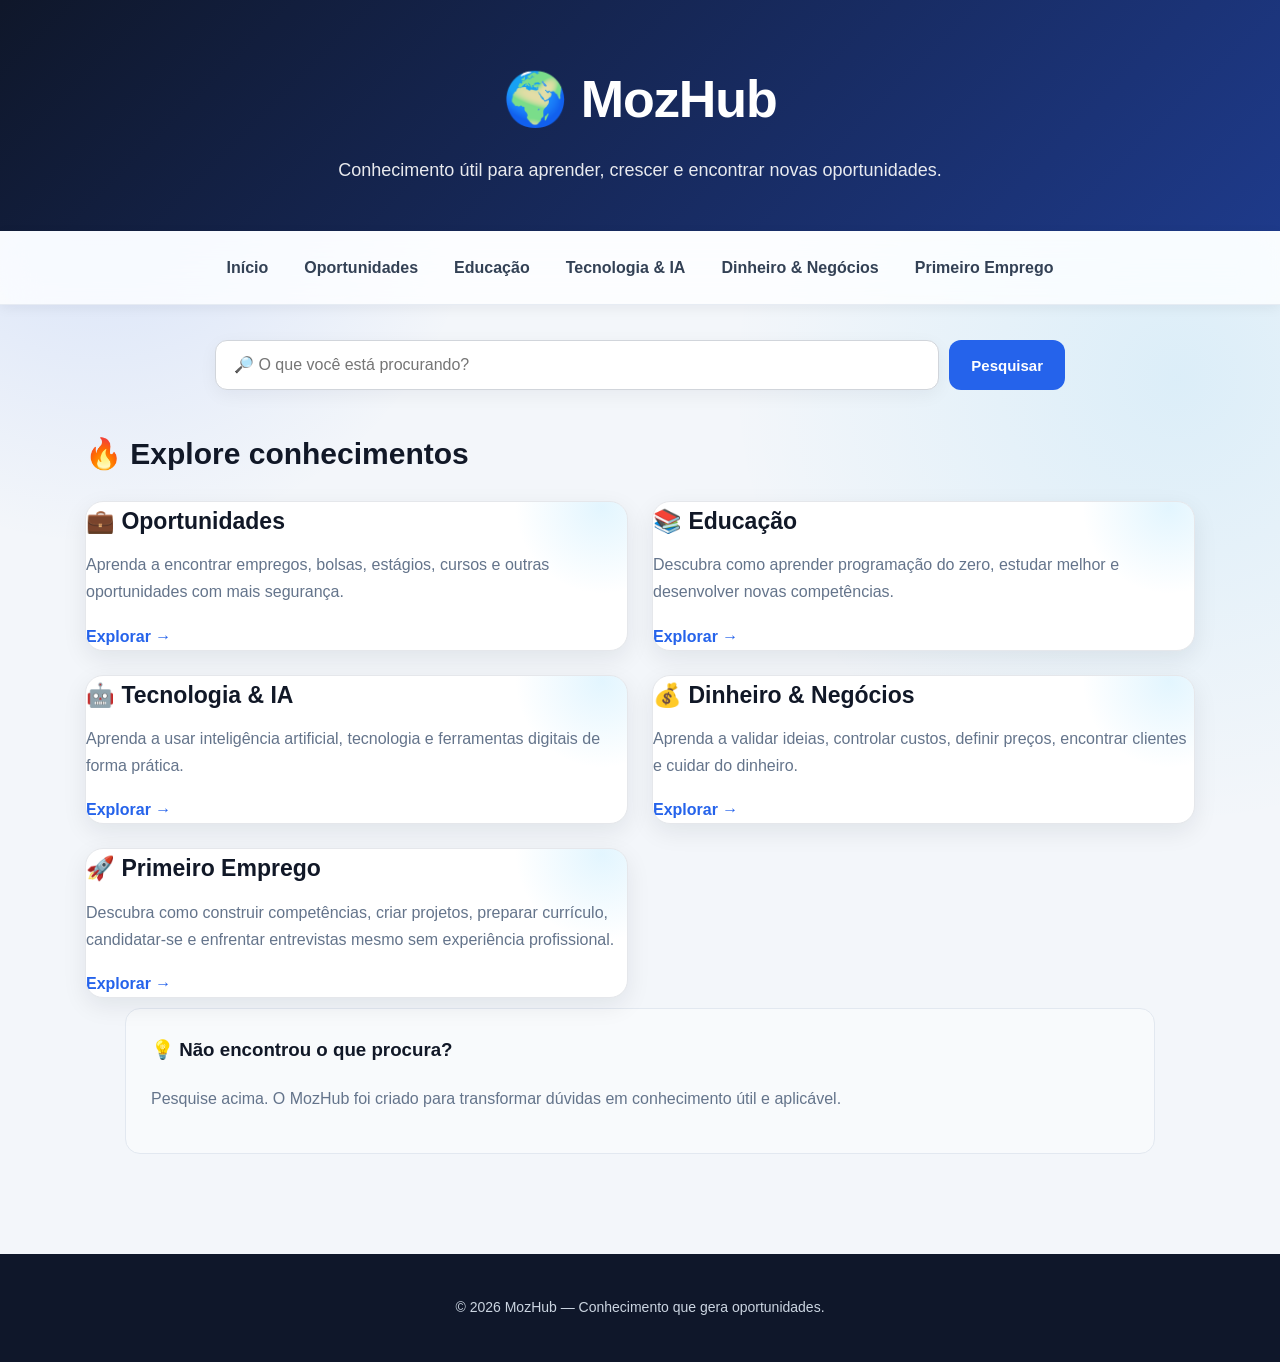
==== commit e256eb7f: "Add files via upload Atualiza conteúdo e estrutura do MozHub" ====
--- a/index.html
+++ b/index.html
@@ -1,137 +1,311 @@
-﻿
-<!DOCTYPE html>
+﻿<!DOCTYPE html>
 <html lang="pt">
+
 <head>
+
     <meta charset="UTF-8">
 
     <meta name="viewport" content="width=device-width, initial-scale=1.0">
-<meta name="google-site-verification" content="hBn_hFv_6rBgG6RomyeOrzKn2wprJkl54u__zzaxCpQ" />
-    <title>MozHub - Oportunidades, Educação, Tecnologia e Negócios em Moçambique</title>
-
-    <meta name="description" content="MozHub: oportunidades, educação, tecnologia, inteligência artificial, dinheiro e negócios para Moçambique.">
+
+    <meta
+        name="google-site-verification"
+        content="hBn_hFv_6rBgG6RomyeOrzKn2wprJkl54u__zzaxCpQ"
+    >
+
+    <title>
+        MozHub — Conhecimento, Oportunidades, Educação, Tecnologia e Negócios
+    </title>
+
+    <meta
+        name="description"
+        content="MozHub reúne guias práticos sobre oportunidades, educação, tecnologia, inteligência artificial, primeiro emprego, dinheiro e negócios em Moçambique."
+    >
+
+    <meta
+        name="keywords"
+        content="Moçambique, oportunidades, primeiro emprego, bolsas de estudo, educação, programação, inteligência artificial, dinheiro, negócios"
+    >
+
+    <meta name="author" content="MozHub">
 
     <link rel="stylesheet" href="style.css">
+
 </head>
 
+
 <body>
 
-<header class="hero">
-<div class="hero-conteudo">
-<p class="eyebrow">MOZHUB · APRENDER E CRESCER</p>
-<h1>O conhecimento que abre caminhos.</h1>
-<p>Oportunidades, educação, tecnologia e negócios explicados de forma prática para Moçambique.</p>
-<a class="botao-hero" href="#conteudos">Explorar conteúdos <span aria-hidden="true">↓</span></a>
-</div>
-</header>
-
-<nav>
-<a href="index.html">Início</a>
-<a href="oportunidades.html">Oportunidades</a>
-<a href="educacao.html">Educação</a>
-<a href="tecnologia-ia.html">Tecnologia & IA</a>
-<a href="dinheiro-negocios.html">Dinheiro & Negócios</a>
-<button id="alternarTema" class="botao-tema" type="button" aria-label="Ativar modo escuro">◐</button>
-</nav>
-
-<main>
-
-<section class="pesquisa">
-    <label class="sr-only" for="campoPesquisa">Pesquisar conteúdos</label>
-    <input
-        type="text"
-        id="campoPesquisa"
-        placeholder="Pesquisar por tema, palavra ou categoria..."
-        autocomplete="off"
-    >
-
-    <button id="botaoPesquisa" type="button">
-        Pesquisar
-    </button>
-</section>
-
-<section id="resultados" aria-live="polite"></section>
-
-<section class="destaque" id="conteudos">
-
-    <div class="titulo-secao">
-        <div>
-            <p class="eyebrow">ESCOLHA O SEU PRÓXIMO PASSO</p>
-            <h2>Conteúdos em destaque</h2>
-        </div>
-        <p class="contador">4 áreas para aprender, aplicar e avançar.</p>
-    </div>
-
-        <div class="cartoes">
-
-            <article>
-                <img class="imagem-cartao" src="oportunidades.jpg" alt="Pessoa a pesquisar oportunidades num computador" loading="lazy">
-                <div class="conteudo-cartao">
-                    <span class="etiqueta-cartao">CARREIRA</span>
-                    <h3>Oportunidades</h3>
-                    <p>Encontre vagas, bolsas, estágios e cursos com um método simples para pesquisar, verificar e candidatar-se.</p>
-                    <div class="mini-demonstracao" aria-label="Exemplo de pesquisa de oportunidade">
-                        <span>🔎 estágio</span><span>📍 Moçambique</span><span>✓ fonte oficial</span>
-                    </div>
-                    <p class="exemplo-cartao"><strong>Exemplo:</strong> transforme “quero emprego” em “estágio de informática em Maputo 2026”.</p>
-                    <a href="artigo.html?id=1">Ver guia completo <span aria-hidden="true">→</span></a>
-                </div>
-            </article>
-
-            <article>
-                <img class="imagem-cartao" src="programacao.jpg" alt="Estudante a aprender programação num laptop" loading="lazy">
-                <div class="conteudo-cartao">
-                    <span class="etiqueta-cartao">APRENDIZAGEM</span>
-                    <h3>Educação</h3>
-                    <p>Recursos para estudar melhor, aprender novas habilidades e transformar conhecimento em projectos.</p>
-                    <div class="mini-demonstracao passos" aria-label="Exemplo de rotina de estudo">
-                        <span>1. Entender</span><span>2. Praticar</span><span>3. Rever</span>
-                    </div>
-                    <p class="exemplo-cartao"><strong>Exemplo:</strong> estude HTML, crie uma página e explique com as suas palavras o que construiu.</p>
-                    <a href="artigo.html?id=2">Começar a aprender <span aria-hidden="true">→</span></a>
-                </div>
-            </article>
-
-            <article>
-                <img class="imagem-cartao" src="ia-estudantes.jpg" alt="Estudante a usar inteligência artificial para estudar" loading="lazy">
-                <div class="conteudo-cartao">
-                    <span class="etiqueta-cartao">INOVAÇÃO</span>
-                    <h3>Tecnologia & IA</h3>
-                    <p>Descubra ferramentas digitais, programação e inteligência artificial para resolver problemas reais.</p>
-                    <div class="mini-demonstracao codigo" aria-label="Exemplo de pedido à inteligência artificial">
-                        <span>Contexto</span><b>+</b><span>Objectivo</span><b>+</b><span>Prática</span>
-                    </div>
-                    <p class="exemplo-cartao"><strong>Exemplo:</strong> peça uma explicação simples, tente sozinho e use a IA apenas para corrigir o seu erro.</p>
-                    <a href="artigo.html?id=3">Explorar tecnologia <span aria-hidden="true">→</span></a>
-                </div>
-            </article>
-
-            <article>
-                <img class="imagem-cartao" src="negocios.jpg" alt="Empreendedor a planear um pequeno negócio" loading="lazy">
-                <div class="conteudo-cartao">
-                    <span class="etiqueta-cartao">ACÇÃO</span>
-                    <h3>Dinheiro & Negócios</h3>
-                    <p>Aprenda a testar ideias, controlar custos, encontrar clientes e tomar decisões com mais confiança.</p>
-                    <div class="mini-demonstracao financas" aria-label="Exemplo de cálculo de negócio">
-                        <span>10.000 MT receita</span><b>−</b><span>7.000 MT custos</span><b>=</b><strong>3.000 MT</strong>
-                    </div>
-                    <p class="exemplo-cartao"><strong>Exemplo:</strong> antes de investir, fale com cinco potenciais clientes e teste uma versão pequena da oferta.</p>
-                    <a href="artigo.html?id=4">Ver guia de negócios <span aria-hidden="true">→</span></a>
-                </div>
-            </article>
-
-        </div>
-
-    </section>
-
-</main>
-
-<footer>
-    <strong>MozHub</strong>
-    <span>Conhecimento útil para transformar ideias em ação.</span>
-</footer>
-
-<script src="artigos.js"></script>
-<script src="script.js"></script>
+
+    <!-- ==========================================
+         CABEÇALHO
+         ========================================== -->
+
+    <header>
+
+        <h1>🌍 MozHub</h1>
+
+        <p>
+            Conhecimento útil para aprender, crescer e encontrar novas oportunidades.
+        </p>
+
+    </header>
+
+
+
+    <!-- ==========================================
+         NAVEGAÇÃO
+         ========================================== -->
+
+    <nav>
+
+        <a href="index.html">
+            Início
+        </a>
+
+        <a href="oportunidades.html">
+            Oportunidades
+        </a>
+
+        <a href="educacao.html">
+            Educação
+        </a>
+
+        <a href="tecnologia-ia.html">
+            Tecnologia &amp; IA
+        </a>
+
+        <a href="dinheiro-negocios.html">
+            Dinheiro &amp; Negócios
+        </a>
+
+        <a href="primeiro-emprego.html">
+            Primeiro Emprego
+        </a>
+
+    </nav>
+
+
+
+    <!-- ==========================================
+         CONTEÚDO PRINCIPAL
+         ========================================== -->
+
+    <main>
+
+
+        <!-- ==========================================
+             PESQUISA
+             ========================================== -->
+
+        <section class="pesquisa">
+
+            <input
+                type="text"
+                id="campoPesquisa"
+                placeholder="🔎 O que você está procurando?"
+                autocomplete="off"
+            >
+
+            <button
+                type="button"
+                id="botaoPesquisa"
+            >
+                Pesquisar
+            </button>
+
+        </section>
+
+
+
+        <!-- ==========================================
+             RESULTADOS
+             ========================================== -->
+
+        <section id="resultados"></section>
+
+
+
+        <!-- ==========================================
+             DESTAQUES
+             ========================================== -->
+
+        <section
+            class="destaque"
+            id="destaques"
+        >
+
+            <h2>
+                🔥 Explore conhecimentos
+            </h2>
+
+
+            <div class="cartoes">
+
+
+                <!-- ==================================
+                     OPORTUNIDADES
+                     ================================== -->
+
+                <article>
+
+                    <h3>
+                        💼 Oportunidades
+                    </h3>
+
+                    <p>
+                        Aprenda a encontrar empregos, bolsas, estágios,
+                        cursos e outras oportunidades com mais segurança.
+                    </p>
+
+                    <a href="oportunidades.html">
+                        Explorar →
+                    </a>
+
+                </article>
+
+
+
+                <!-- ==================================
+                     EDUCAÇÃO
+                     ================================== -->
+
+                <article>
+
+                    <h3>
+                        📚 Educação
+                    </h3>
+
+                    <p>
+                        Descubra como aprender programação do zero,
+                        estudar melhor e desenvolver novas competências.
+                    </p>
+
+                    <a href="educacao.html">
+                        Explorar →
+                    </a>
+
+                </article>
+
+
+
+                <!-- ==================================
+                     TECNOLOGIA & IA
+                     ================================== -->
+
+                <article>
+
+                    <h3>
+                        🤖 Tecnologia &amp; IA
+                    </h3>
+
+                    <p>
+                        Aprenda a usar inteligência artificial,
+                        tecnologia e ferramentas digitais de forma prática.
+                    </p>
+
+                    <a href="tecnologia-ia.html">
+                        Explorar →
+                    </a>
+
+                </article>
+
+
+
+                <!-- ==================================
+                     DINHEIRO & NEGÓCIOS
+                     ================================== -->
+
+                <article>
+
+                    <h3>
+                        💰 Dinheiro &amp; Negócios
+                    </h3>
+
+                    <p>
+                        Aprenda a validar ideias, controlar custos,
+                        definir preços, encontrar clientes e cuidar do dinheiro.
+                    </p>
+
+                    <a href="dinheiro-negocios.html">
+                        Explorar →
+                    </a>
+
+                </article>
+
+
+
+                <!-- ==================================
+                     PRIMEIRO EMPREGO
+                     ================================== -->
+
+                <article>
+
+                    <h3>
+                        🚀 Primeiro Emprego
+                    </h3>
+
+                    <p>
+                        Descubra como construir competências, criar projetos,
+                        preparar currículo, candidatar-se e enfrentar entrevistas
+                        mesmo sem experiência profissional.
+                    </p>
+
+                    <a href="primeiro-emprego.html">
+                        Explorar →
+                    </a>
+
+                </article>
+
+
+            </div>
+
+        </section>
+
+
+
+        <!-- ==========================================
+             CHAMADA PARA CONTINUAR
+             ========================================== -->
+
+        <section class="proximo-conteudo">
+
+            <h3>
+                💡 Não encontrou o que procura?
+            </h3>
+
+            <p>
+                Pesquise acima. O MozHub foi criado para transformar
+                dúvidas em conhecimento útil e aplicável.
+            </p>
+
+        </section>
+
+
+    </main>
+
+
+
+    <!-- ==========================================
+         RODAPÉ
+         ========================================== -->
+
+    <footer>
+
+        <p>
+            © 2026 MozHub — Conhecimento que gera oportunidades.
+        </p>
+
+    </footer>
+
+
+
+    <!-- ==========================================
+         JAVASCRIPT
+         ========================================== -->
+
+    <script src="script.js"></script>
+
 
 </body>
-</html>
+
+</html>
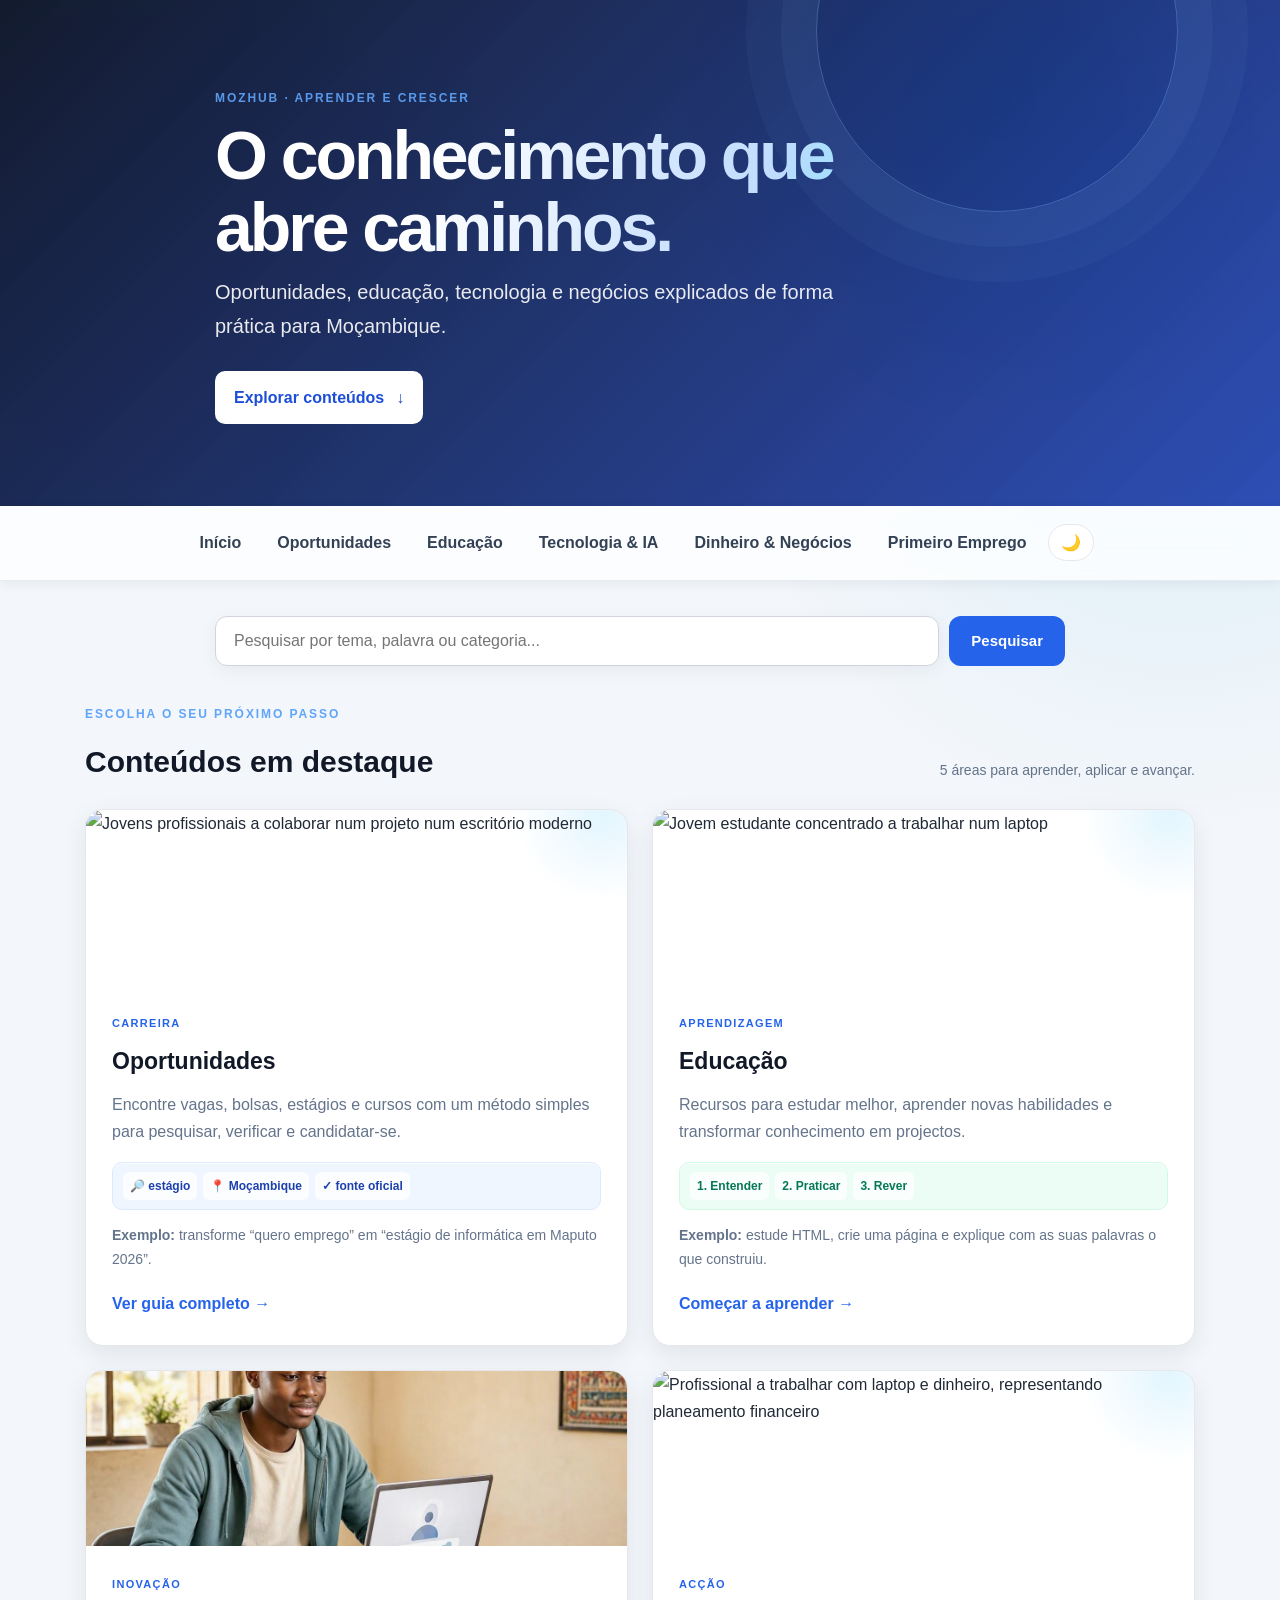
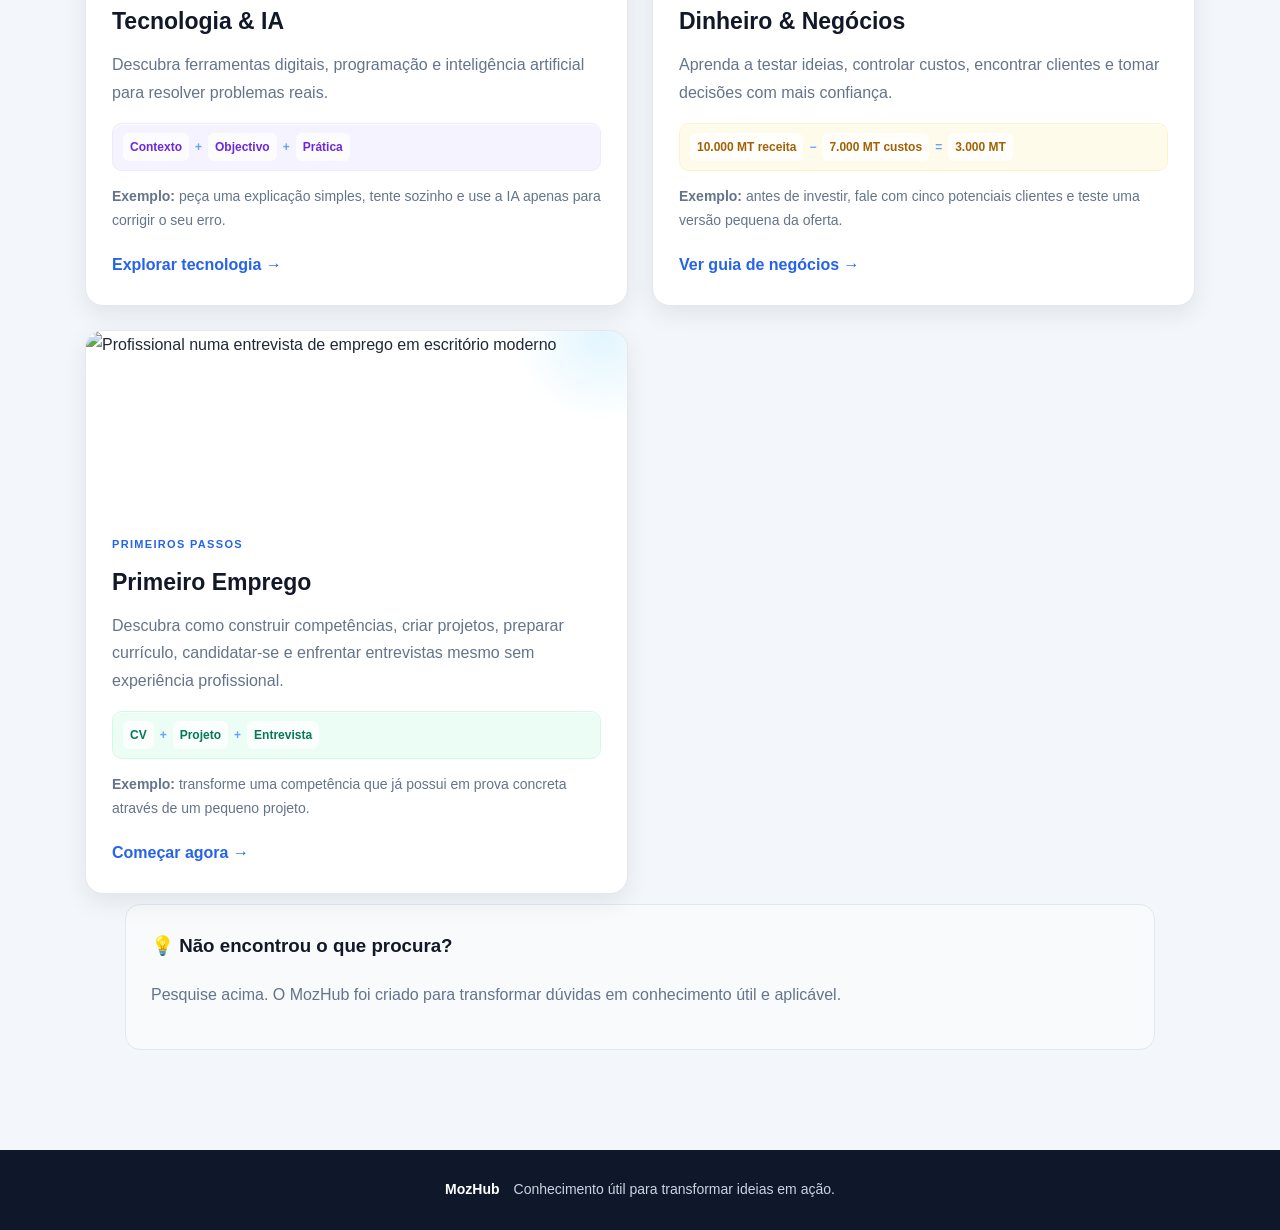
==== commit 6770de17: "Atualiza design, pesquisa e conteúdos do MozHub" ====
--- a/index.html
+++ b/index.html
@@ -1,311 +1,205 @@
-﻿<!DOCTYPE html>
-<html lang="pt">
+﻿<!DOCTYPE html>
+<html lang="pt">
+<head>
+    <meta charset="UTF-8">
+    <meta name="viewport" content="width=device-width, initial-scale=1.0">
+
+    <meta name="google-site-verification" content="hBn_hFv_6rBgG6RomyeOrzKn2wprJkl54u__zzaxCpQ">
+
+    <title>MozHub — Conhecimento, Oportunidades, Educação, Tecnologia e Negócios</title>
+
+    <meta
+        name="description"
+        content="MozHub reúne guias práticos sobre oportunidades, educação, tecnologia, inteligência artificial, primeiro emprego, dinheiro e negócios em Moçambique."
+    >
+
+    <meta
+        name="keywords"
+        content="Moçambique, oportunidades, primeiro emprego, bolsas de estudo, educação, programação, inteligência artificial, dinheiro, negócios"
+    >
+
+    <meta name="author" content="MozHub">
+
+    <link rel="stylesheet" href="style.css">
+</head>
+
+<body>
+
+<header class="hero">
+    <div class="hero-conteudo">
+        <p class="eyebrow">MOZHUB · APRENDER E CRESCER</p>
+        <h1>O conhecimento que abre caminhos.</h1>
+        <p>Oportunidades, educação, tecnologia e negócios explicados de forma prática para Moçambique.</p>
+        <a class="botao-hero" href="#conteudos">
+            Explorar conteúdos <span aria-hidden="true">↓</span>
+        </a>
+    </div>
+</header>
+
+<nav aria-label="Navegação principal">
+    <a href="index.html">Início</a>
+    <a href="oportunidades.html">Oportunidades</a>
+    <a href="educacao.html">Educação</a>
+    <a href="tecnologia-ia.html">Tecnologia &amp; IA</a>
+    <a href="dinheiro-negocios.html">Dinheiro &amp; Negócios</a>
+    <a href="primeiro-emprego.html">Primeiro Emprego</a>
+    <button id="alternarTema" class="botao-tema" type="button" aria-label="Ativar modo escuro">◐</button>
+</nav>
+
+<main>
+
+    <section class="pesquisa">
+        <label class="sr-only" for="campoPesquisa">Pesquisar conteúdos</label>
+        <input
+            type="text"
+            id="campoPesquisa"
+            placeholder="Pesquisar por tema, palavra ou categoria..."
+            autocomplete="off"
+        >
+        <button id="botaoPesquisa" type="button">Pesquisar</button>
+    </section>
+
+    <section id="resultados" aria-live="polite"></section>
+
+    <section class="destaque" id="conteudos">
+        <div class="titulo-secao">
+            <div>
+                <p class="eyebrow">ESCOLHA O SEU PRÓXIMO PASSO</p>
+                <h2>Conteúdos em destaque</h2>
+            </div>
+            <p class="contador">5 áreas para aprender, aplicar e avançar.</p>
+        </div>
+
+        <div class="cartoes">
+
+            <article>
+                <img
+                    class="imagem-cartao"
+                    src="https://images.pexels.com/photos/7706942/pexels-photo-7706942.jpeg?auto=compress&amp;cs=tinysrgb&amp;w=1400"
+                    alt="Jovens profissionais a colaborar num projeto num escritório moderno"
+                    loading="lazy"
+                >
+                <div class="conteudo-cartao">
+                    <span class="etiqueta-cartao">CARREIRA</span>
+                    <h3>Oportunidades</h3>
+                    <p>Encontre vagas, bolsas, estágios e cursos com um método simples para pesquisar, verificar e candidatar-se.</p>
+                    <div class="mini-demonstracao" aria-label="Exemplo de pesquisa de oportunidade">
+                        <span>🔎 estágio</span>
+                        <span>📍 Moçambique</span>
+                        <span>✓ fonte oficial</span>
+                    </div>
+                    <p class="exemplo-cartao"><strong>Exemplo:</strong> transforme “quero emprego” em “estágio de informática em Maputo 2026”.</p>
+                    <a href="oportunidades.html">Ver guia completo <span aria-hidden="true">→</span></a>
+                </div>
+            </article>
+
+            <article>
+                <img
+                    class="imagem-cartao"
+                    src="https://images.pexels.com/photos/5940708/pexels-photo-5940708.jpeg?auto=compress&amp;cs=tinysrgb&amp;w=1400"
+                    alt="Jovem estudante concentrado a trabalhar num laptop"
+                    loading="lazy"
+                >
+                <div class="conteudo-cartao">
+                    <span class="etiqueta-cartao">APRENDIZAGEM</span>
+                    <h3>Educação</h3>
+                    <p>Recursos para estudar melhor, aprender novas habilidades e transformar conhecimento em projectos.</p>
+                    <div class="mini-demonstracao passos" aria-label="Exemplo de rotina de estudo">
+                        <span>1. Entender</span>
+                        <span>2. Praticar</span>
+                        <span>3. Rever</span>
+                    </div>
+                    <p class="exemplo-cartao"><strong>Exemplo:</strong> estude HTML, crie uma página e explique com as suas palavras o que construiu.</p>
+                    <a href="educacao.html">Começar a aprender <span aria-hidden="true">→</span></a>
+                </div>
+            </article>
+
+            <article>
+                <img
+                    class="imagem-cartao"
+                    src="ia-estudantes.jpg"
+                    alt="Representação visual futurista de inteligência artificial e código"
+                    loading="lazy"
+                >
+                <div class="conteudo-cartao">
+                    <span class="etiqueta-cartao">INOVAÇÃO</span>
+                    <h3>Tecnologia &amp; IA</h3>
+                    <p>Descubra ferramentas digitais, programação e inteligência artificial para resolver problemas reais.</p>
+                    <div class="mini-demonstracao codigo" aria-label="Exemplo de pedido à inteligência artificial">
+                        <span>Contexto</span>
+                        <b>+</b>
+                        <span>Objectivo</span>
+                        <b>+</b>
+                        <span>Prática</span>
+                    </div>
+                    <p class="exemplo-cartao"><strong>Exemplo:</strong> peça uma explicação simples, tente sozinho e use a IA apenas para corrigir o seu erro.</p>
+                    <a href="tecnologia-ia.html">Explorar tecnologia <span aria-hidden="true">→</span></a>
+                </div>
+            </article>
+
+            <article>
+                <img
+                    class="imagem-cartao"
+                    src="https://images.pexels.com/photos/4968543/pexels-photo-4968543.jpeg?auto=compress&amp;cs=tinysrgb&amp;w=1400"
+                    alt="Profissional a trabalhar com laptop e dinheiro, representando planeamento financeiro"
+                    loading="lazy"
+                >
+                <div class="conteudo-cartao">
+                    <span class="etiqueta-cartao">ACÇÃO</span>
+                    <h3>Dinheiro &amp; Negócios</h3>
+                    <p>Aprenda a testar ideias, controlar custos, encontrar clientes e tomar decisões com mais confiança.</p>
+                    <div class="mini-demonstracao financas" aria-label="Exemplo de cálculo de negócio">
+                        <span>10.000 MT receita</span>
+                        <b>−</b>
+                        <span>7.000 MT custos</span>
+                        <b>=</b>
+                        <strong>3.000 MT</strong>
+                    </div>
+                    <p class="exemplo-cartao"><strong>Exemplo:</strong> antes de investir, fale com cinco potenciais clientes e teste uma versão pequena da oferta.</p>
+                    <a href="dinheiro-negocios.html">Ver guia de negócios <span aria-hidden="true">→</span></a>
+                </div>
+            </article>
+
+            <article>
+                <img
+                    class="imagem-cartao"
+                    src="https://images.pexels.com/photos/5922674/pexels-photo-5922674.jpeg?auto=compress&amp;cs=tinysrgb&amp;w=1400"
+                    alt="Profissional numa entrevista de emprego em escritório moderno"
+                    loading="lazy"
+                >
+                <div class="conteudo-cartao">
+                    <span class="etiqueta-cartao">PRIMEIROS PASSOS</span>
+                    <h3>Primeiro Emprego</h3>
+                    <p>Descubra como construir competências, criar projetos, preparar currículo, candidatar-se e enfrentar entrevistas mesmo sem experiência profissional.</p>
+                    <div class="mini-demonstracao passos" aria-label="Exemplo de preparação para o primeiro emprego">
+                        <span>CV</span>
+                        <b>+</b>
+                        <span>Projeto</span>
+                        <b>+</b>
+                        <span>Entrevista</span>
+                    </div>
+                    <p class="exemplo-cartao"><strong>Exemplo:</strong> transforme uma competência que já possui em prova concreta através de um pequeno projeto.</p>
+                    <a href="primeiro-emprego.html">Começar agora <span aria-hidden="true">→</span></a>
+                </div>
+            </article>
+
+        </div>
+    </section>
+
+    <section class="proximo-conteudo">
+        <h3>💡 Não encontrou o que procura?</h3>
+        <p>Pesquise acima. O MozHub foi criado para transformar dúvidas em conhecimento útil e aplicável.</p>
+    </section>
+
+</main>
+
+<footer>
+    <strong>MozHub</strong>
+    <span>Conhecimento útil para transformar ideias em ação.</span>
+</footer>
+
+<script src="script.js"></script>
+
+</body>
+</html>
 
-<head>
-
-    <meta charset="UTF-8">
-
-    <meta name="viewport" content="width=device-width, initial-scale=1.0">
-
-    <meta
-        name="google-site-verification"
-        content="hBn_hFv_6rBgG6RomyeOrzKn2wprJkl54u__zzaxCpQ"
-    >
-
-    <title>
-        MozHub — Conhecimento, Oportunidades, Educação, Tecnologia e Negócios
-    </title>
-
-    <meta
-        name="description"
-        content="MozHub reúne guias práticos sobre oportunidades, educação, tecnologia, inteligência artificial, primeiro emprego, dinheiro e negócios em Moçambique."
-    >
-
-    <meta
-        name="keywords"
-        content="Moçambique, oportunidades, primeiro emprego, bolsas de estudo, educação, programação, inteligência artificial, dinheiro, negócios"
-    >
-
-    <meta name="author" content="MozHub">
-
-    <link rel="stylesheet" href="style.css">
-
-</head>
-
-
-<body>
-
-
-    <!-- ==========================================
-         CABEÇALHO
-         ========================================== -->
-
-    <header>
-
-        <h1>🌍 MozHub</h1>
-
-        <p>
-            Conhecimento útil para aprender, crescer e encontrar novas oportunidades.
-        </p>
-
-    </header>
-
-
-
-    <!-- ==========================================
-         NAVEGAÇÃO
-         ========================================== -->
-
-    <nav>
-
-        <a href="index.html">
-            Início
-        </a>
-
-        <a href="oportunidades.html">
-            Oportunidades
-        </a>
-
-        <a href="educacao.html">
-            Educação
-        </a>
-
-        <a href="tecnologia-ia.html">
-            Tecnologia &amp; IA
-        </a>
-
-        <a href="dinheiro-negocios.html">
-            Dinheiro &amp; Negócios
-        </a>
-
-        <a href="primeiro-emprego.html">
-            Primeiro Emprego
-        </a>
-
-    </nav>
-
-
-
-    <!-- ==========================================
-         CONTEÚDO PRINCIPAL
-         ========================================== -->
-
-    <main>
-
-
-        <!-- ==========================================
-             PESQUISA
-             ========================================== -->
-
-        <section class="pesquisa">
-
-            <input
-                type="text"
-                id="campoPesquisa"
-                placeholder="🔎 O que você está procurando?"
-                autocomplete="off"
-            >
-
-            <button
-                type="button"
-                id="botaoPesquisa"
-            >
-                Pesquisar
-            </button>
-
-        </section>
-
-
-
-        <!-- ==========================================
-             RESULTADOS
-             ========================================== -->
-
-        <section id="resultados"></section>
-
-
-
-        <!-- ==========================================
-             DESTAQUES
-             ========================================== -->
-
-        <section
-            class="destaque"
-            id="destaques"
-        >
-
-            <h2>
-                🔥 Explore conhecimentos
-            </h2>
-
-
-            <div class="cartoes">
-
-
-                <!-- ==================================
-                     OPORTUNIDADES
-                     ================================== -->
-
-                <article>
-
-                    <h3>
-                        💼 Oportunidades
-                    </h3>
-
-                    <p>
-                        Aprenda a encontrar empregos, bolsas, estágios,
-                        cursos e outras oportunidades com mais segurança.
-                    </p>
-
-                    <a href="oportunidades.html">
-                        Explorar →
-                    </a>
-
-                </article>
-
-
-
-                <!-- ==================================
-                     EDUCAÇÃO
-                     ================================== -->
-
-                <article>
-
-                    <h3>
-                        📚 Educação
-                    </h3>
-
-                    <p>
-                        Descubra como aprender programação do zero,
-                        estudar melhor e desenvolver novas competências.
-                    </p>
-
-                    <a href="educacao.html">
-                        Explorar →
-                    </a>
-
-                </article>
-
-
-
-                <!-- ==================================
-                     TECNOLOGIA & IA
-                     ================================== -->
-
-                <article>
-
-                    <h3>
-                        🤖 Tecnologia &amp; IA
-                    </h3>
-
-                    <p>
-                        Aprenda a usar inteligência artificial,
-                        tecnologia e ferramentas digitais de forma prática.
-                    </p>
-
-                    <a href="tecnologia-ia.html">
-                        Explorar →
-                    </a>
-
-                </article>
-
-
-
-                <!-- ==================================
-                     DINHEIRO & NEGÓCIOS
-                     ================================== -->
-
-                <article>
-
-                    <h3>
-                        💰 Dinheiro &amp; Negócios
-                    </h3>
-
-                    <p>
-                        Aprenda a validar ideias, controlar custos,
-                        definir preços, encontrar clientes e cuidar do dinheiro.
-                    </p>
-
-                    <a href="dinheiro-negocios.html">
-                        Explorar →
-                    </a>
-
-                </article>
-
-
-
-                <!-- ==================================
-                     PRIMEIRO EMPREGO
-                     ================================== -->
-
-                <article>
-
-                    <h3>
-                        🚀 Primeiro Emprego
-                    </h3>
-
-                    <p>
-                        Descubra como construir competências, criar projetos,
-                        preparar currículo, candidatar-se e enfrentar entrevistas
-                        mesmo sem experiência profissional.
-                    </p>
-
-                    <a href="primeiro-emprego.html">
-                        Explorar →
-                    </a>
-
-                </article>
-
-
-            </div>
-
-        </section>
-
-
-
-        <!-- ==========================================
-             CHAMADA PARA CONTINUAR
-             ========================================== -->
-
-        <section class="proximo-conteudo">
-
-            <h3>
-                💡 Não encontrou o que procura?
-            </h3>
-
-            <p>
-                Pesquise acima. O MozHub foi criado para transformar
-                dúvidas em conhecimento útil e aplicável.
-            </p>
-
-        </section>
-
-
-    </main>
-
-
-
-    <!-- ==========================================
-         RODAPÉ
-         ========================================== -->
-
-    <footer>
-
-        <p>
-            © 2026 MozHub — Conhecimento que gera oportunidades.
-        </p>
-
-    </footer>
-
-
-
-    <!-- ==========================================
-         JAVASCRIPT
-         ========================================== -->
-
-    <script src="script.js"></script>
-
-
-</body>
-
-</html>
